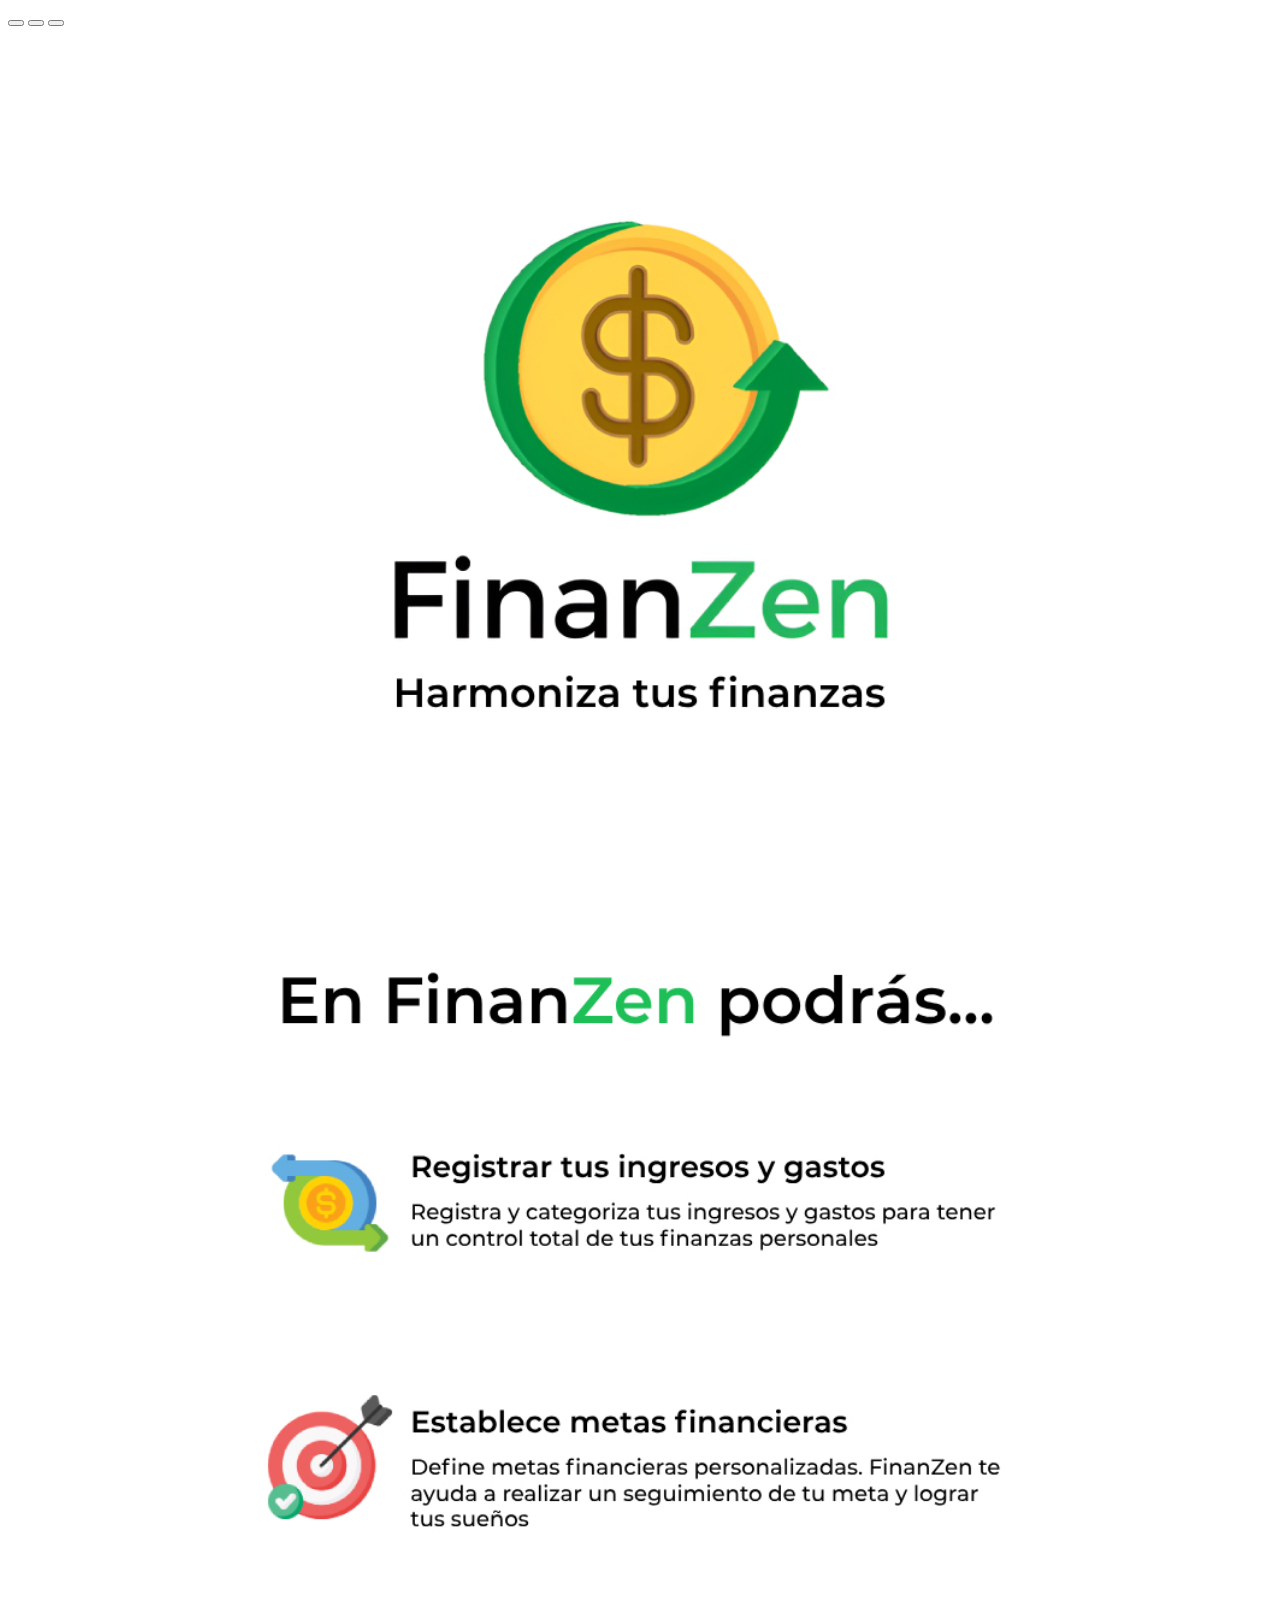
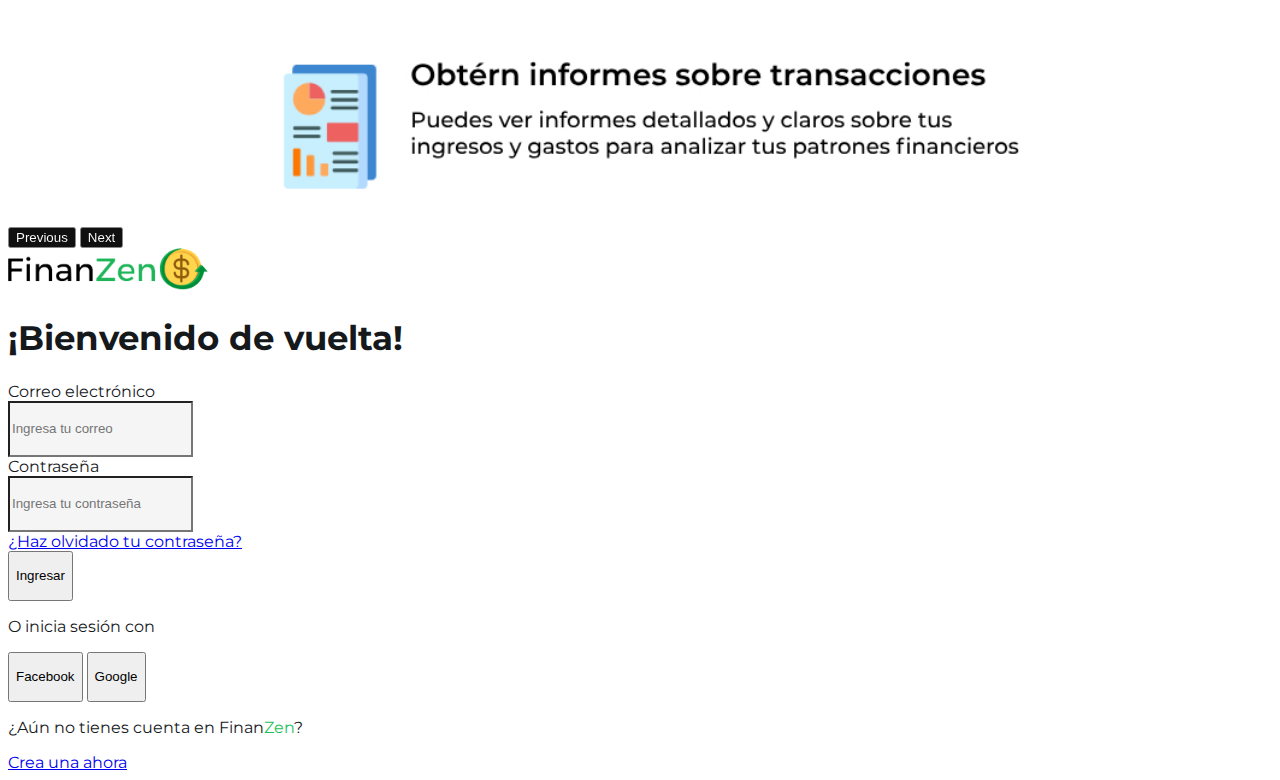
==== Ingresar/login.html @ d114468e "Add files via upload" ====
<!doctype html>
<html lang="en">
  <head>
    <meta charset="utf-8">
    <meta name="viewport" content="width=device-width, initial-scale=1">
    <title>Ingresa | FinanZen</title>
    <link rel="icon" type="image/x-icon" href="/favicon.svg">
    <!-- Links Bootstrap, Font Awesome, CSS, Google Fonts -->
    <link href="https://cdn.jsdelivr.net/npm/bootstrap@5.3.2/dist/css/bootstrap.min.css" rel="stylesheet" integrity="sha384-T3c6CoIi6uLrA9TneNEoa7RxnatzjcDSCmG1MXxSR1GAsXEV/Dwwykc2MPK8M2HN" crossorigin="anonymous">
    <link rel="stylesheet" href="https://cdnjs.cloudflare.com/ajax/libs/font-awesome/6.3.0/css/all.min.css" integrity="sha512-SzlrxWUlpfuzQ+pcUCosxcglQRNAq/DZjVsC0lE40xsADsfeQoEypE+enwcOiGjk/bSuGGKHEyjSoQ1zVisanQ==" crossorigin="anonymous" referrerpolicy="no-referrer" />
    <link rel="preconnect" href="https://fonts.googleapis.com">
    <link rel="preconnect" href="https://fonts.gstatic.com" crossorigin>
    <link href="https://fonts.googleapis.com/css2?family=Montserrat:wght@100;200;300;400;500;600;700;800;900&display=swap" rel="stylesheet">
    <link rel="stylesheet" href="/Ingresar/assets/css/style.css">
  </head>
    <body>
        <section>
            <div class="row g-0">
                <!-- PARTE IZQUIERDA -->
                <div class="col-lg-7 d-none d-lg-block">
                    <!-- Imagenes del carrusel -->
                    <div id="carouselExampleIndicators" class="carousel slide" data-bs-ride="carousel" data-bs-interval="5000">
                        <div class="carousel-indicators">
                          <button type="button" data-bs-target="#carouselExampleIndicators" data-bs-slide-to="0" class="active" aria-current="true" aria-label="Slide 1"></button>
                          <button type="button" data-bs-target="#carouselExampleIndicators" data-bs-slide-to="1" aria-label="Slide 2"></button>
                          <button type="button" data-bs-target="#carouselExampleIndicators" data-bs-slide-to="2" aria-label="Slide 3"></button>
                        </div>
                        <div class="carousel-inner">
                          <div class="carousel-item carousel-img1 min-vh-100 active">
                          </div>
                          <div class="carousel-item carousel-img2 min-vh-100">
                          </div>
                        </div>
                        <button class="carousel-control-prev" type="button" data-bs-target="#carouselExampleIndicators" data-bs-slide="prev">
                          <span class="carousel-control-prev-icon" aria-hidden="true"></span>
                          <span class="visually-hidden">Previous</span>
                        </button>
                        <button class="carousel-control-next" type="button" data-bs-target="#carouselExampleIndicators" data-bs-slide="next">
                          <span class="carousel-control-next-icon" aria-hidden="true"></span>
                          <span class="visually-hidden">Next</span>
                        </button>
                      </div>
                </div>
                      <!-- PARTE DERECHA -->
                <div class="col-lg-5 d-flex flex-column align-items-end min-vh-100">
                    <div class="px-lg-5 pt-lg-4 pb-lg3 p-4 w-100 mb-auto"> 
                        <img src="/Ingresar/assets/img/FinanZen Logo2.svg" class="img-fluid" width="200">
                    </div>

                    <!-- Formulario general -->
                    <div class="px-lg-5 py-lg-4 p-4 w-100 align-self-center">
                        <h1 style="font-size: 34px;" class="fw-bold mb-4">¡Bienvenido de vuelta!</h1>

                        <!-- Formulario de login -->
                        <form class="mb-5">
                            <div class="mb-4"> <!-- Ingresar Correo -->
                              <label for="exampleInputEmail1" class="form-label fw-bold">Correo electrónico</label>
                              <div class="input-group">
                                <span class="input-group-text spanIcon"><i class="fa-regular fa-envelope"></i></span>
                                <input type="email" class="form-control bglight-x border-1" id="exampleInputEmail1" placeholder="Ingresa tu correo">
                              </div>
                            </div>
                            <div class="mb-4"> <!-- Ingresar Contraseña -->
                              <label for="exampleInputPassword1" class="form-label fw-bold">Contraseña</label>
                              <div class="input-group">
                                <span class="input-group-text spanIcon"><i class="fa-solid fa-lock"></i></span>
                                <input type="password" aria-describedby="contrasenaOlvidada" class="form-control bglight-x border-1" id="exampleInputPassword1" placeholder="Ingresa tu contraseña">
                              </div>
                              <div class="mt-2">
                                <a id="contrasenaOlvidada" href="#" class="form-text text-muted text-decoration-none">¿Haz olvidado tu contraseña?</a>
                              </div>
                            </div>
                            <!-- Botón Ingresar -->
                            <button type="submit" class="btn btn-success w-100">Ingresar</button>
                          </form>

                          <!-- [OPCIONAL] Botones de login mediante Facebook o Google (Usare Firebase) [OPCIONAL]-->
                          <p class="fw-bold text-center text-muted">O inicia sesión con</p>
                          <div class="d-flex justify-content-around">
                            <button type="button" class="btn btn-outline-primary flex-grow-1 me-2"><i class="fab fa-facebook-f"></i> Facebook</button>
                            <button type="button" class="btn btn-outline-danger flex-grow-1 ms-2"><i class="fab fa-google"></i> Google</button>
                          </div>
                    </div>

                    <!-- Boton para crear una cuenta -->
                    <div class="text-center px-lg-5 pt-lg-3 pb-lg-4 p-4 w-100 mt-auto">
                        <p class="fw-semibold d-inline-block mb-0">¿Aún no tienes cuenta en Finan<span id="ZenColor">Zen</span>?</p> <a class="fw-bold text-dark" href="/CrearCuenta/crearcuenta.html">Crea una ahora</a>
                    </div>
                </div>
            </div>
        </section>
    
        <!-- Optional JavaScript -->
        <!-- Popper.js first, then Bootstrap JS -->
        <script src="https://cdn.jsdelivr.net/npm/@popperjs/core@2.11.8/dist/umd/popper.min.js" integrity="sha384-I7E8VVD/ismYTF4hNIPjVp/Zjvgyol6VFvRkX/vR+Vc4jQkC+hVqc2pM8ODewa9r" crossorigin="anonymous"></script>
        <script src="https://cdn.jsdelivr.net/npm/bootstrap@5.3.2/dist/js/bootstrap.min.js" integrity="sha384-BBtl+eGJRgqQAUMxJ7pMwbEyER4l1g+O15P+16Ep7Q9Q+zqX6gSbd85u4mG4QzX+" crossorigin="anonymous"></script>
        <script src="/fiveserver.config.js"></script>
    </body>
</html>
---- Ingresar/assets/css/style.css ----
:root {
    --dark: #16191c;
    --dark-x: #1e2126;
    --light:  #ffffff;
    --light-x: #f5f5f5;
}

body{
    font-family: 'Montserrat', sans-serif;
    font-weight: 300px;
    color: var(--dark);
}

#ZenColor{
    color: #1ebf57
}

.bacgrokund-light{
    background-color: #ffffff !important;
}

.bglight{
    background-color: var(--light) !important;
}

.bglight-x{
    background-color: var(--light-x) !important;
}

.form-control, .btn{
    min-height: 3.125rem;
    line-height: initial;
}

.carousel-img1{
    background-image: url(/Ingresar/assets/img/Carousel1.jpg);
    background-size: cover;
    background-position: center;
    background-repeat: no-repeat;
    height: 100vh;
}

.carousel-img2{
    background-image: url(/Ingresar/assets/img/Carousel2.jpg);
    background-size: cover;
    background-position: center;
    background-repeat: no-repeat;
    height: 100vh;
}

.carousel-control-next,
.carousel-control-prev /*, .carousel-indicators */ {
    filter: invert(100%);
}

.spanIcon{
    border-radius: 0.375rem 0px 0px 0.375rem;
}
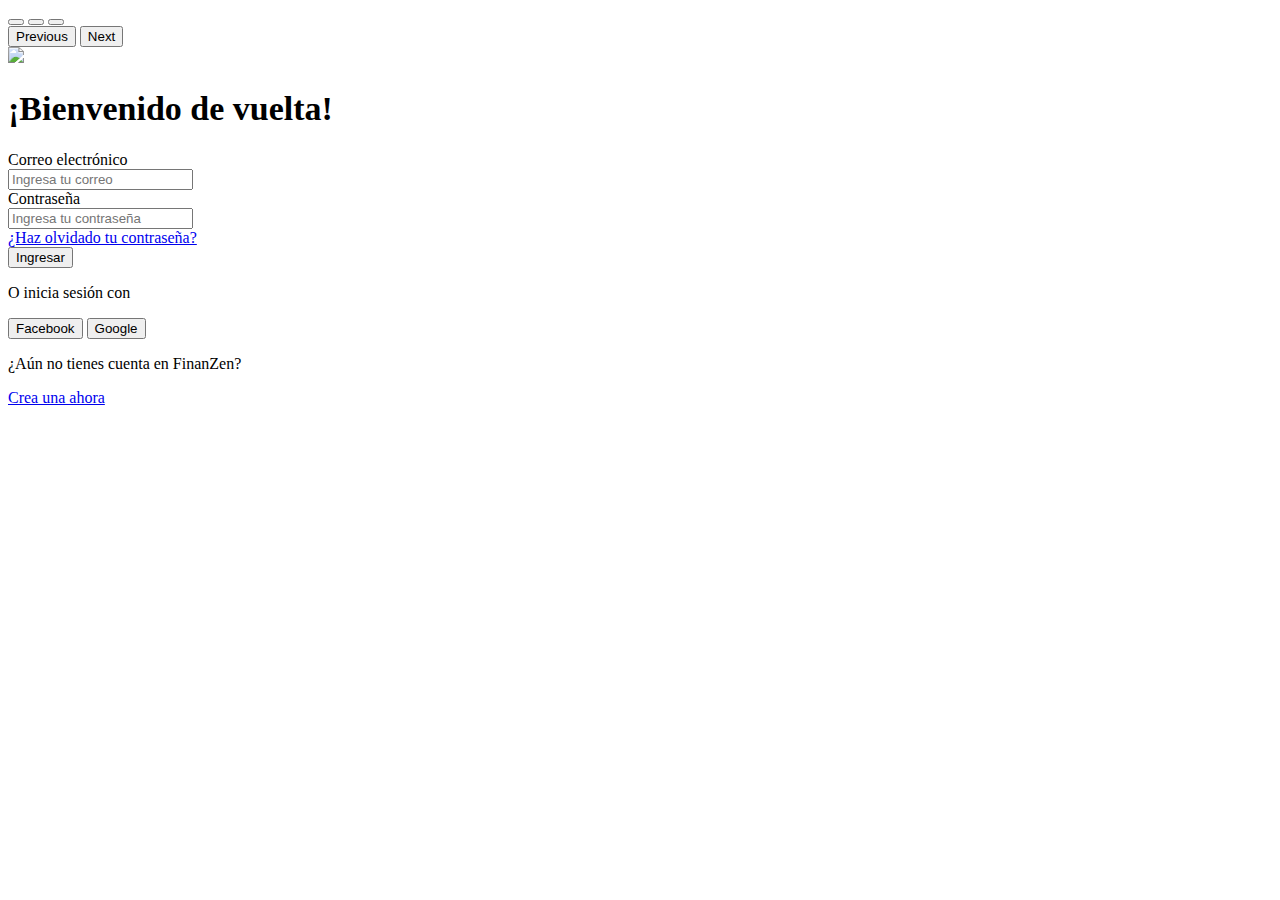
==== commit 5d34ff76: "Add files via upload" ====
--- a/Ingresar/login.html
+++ b/Ingresar/login.html
@@ -4,14 +4,17 @@
     <meta charset="utf-8">
     <meta name="viewport" content="width=device-width, initial-scale=1">
     <title>Ingresa | FinanZen</title>
-    <link rel="icon" type="image/x-icon" href="/favicon.svg">
+    <link rel="icon" type="image/x-icon" href="/edav-me-index/favicon.svg">
     <!-- Links Bootstrap, Font Awesome, CSS, Google Fonts -->
     <link href="https://cdn.jsdelivr.net/npm/bootstrap@5.3.2/dist/css/bootstrap.min.css" rel="stylesheet" integrity="sha384-T3c6CoIi6uLrA9TneNEoa7RxnatzjcDSCmG1MXxSR1GAsXEV/Dwwykc2MPK8M2HN" crossorigin="anonymous">
+    <!-- Font Awesome -->
     <link rel="stylesheet" href="https://cdnjs.cloudflare.com/ajax/libs/font-awesome/6.3.0/css/all.min.css" integrity="sha512-SzlrxWUlpfuzQ+pcUCosxcglQRNAq/DZjVsC0lE40xsADsfeQoEypE+enwcOiGjk/bSuGGKHEyjSoQ1zVisanQ==" crossorigin="anonymous" referrerpolicy="no-referrer" />
+    <!-- Google Fonts -->
     <link rel="preconnect" href="https://fonts.googleapis.com">
     <link rel="preconnect" href="https://fonts.gstatic.com" crossorigin>
     <link href="https://fonts.googleapis.com/css2?family=Montserrat:wght@100;200;300;400;500;600;700;800;900&display=swap" rel="stylesheet">
-    <link rel="stylesheet" href="/Ingresar/assets/css/style.css">
+    <!-- CSS Personalizado -->
+    <link rel="stylesheet" href="/FinanZen/Ingresar/assets/css/style.css">
   </head>
     <body>
         <section>
@@ -44,7 +47,7 @@
                       <!-- PARTE DERECHA -->
                 <div class="col-lg-5 d-flex flex-column align-items-end min-vh-100">
                     <div class="px-lg-5 pt-lg-4 pb-lg3 p-4 w-100 mb-auto"> 
-                        <img src="/Ingresar/assets/img/FinanZen Logo2.svg" class="img-fluid" width="200">
+                        <img src="/FinanZen/Ingresar/assets/img/FinanZen Logo2.svg" class="img-fluid" width="200">
                     </div>
 
                     <!-- Formulario general -->
@@ -84,7 +87,7 @@
 
                     <!-- Boton para crear una cuenta -->
                     <div class="text-center px-lg-5 pt-lg-3 pb-lg-4 p-4 w-100 mt-auto">
-                        <p class="fw-semibold d-inline-block mb-0">¿Aún no tienes cuenta en Finan<span id="ZenColor">Zen</span>?</p> <a class="fw-bold text-dark" href="/CrearCuenta/crearcuenta.html">Crea una ahora</a>
+                        <p class="fw-semibold d-inline-block mb-0">¿Aún no tienes cuenta en Finan<span id="ZenColor">Zen</span>?</p> <a class="fw-bold text-dark" href="/FinanZen/Ingresar/crearcuenta.html">Crea una ahora</a>
                     </div>
                 </div>
             </div>
@@ -94,6 +97,8 @@
         <!-- Popper.js first, then Bootstrap JS -->
         <script src="https://cdn.jsdelivr.net/npm/@popperjs/core@2.11.8/dist/umd/popper.min.js" integrity="sha384-I7E8VVD/ismYTF4hNIPjVp/Zjvgyol6VFvRkX/vR+Vc4jQkC+hVqc2pM8ODewa9r" crossorigin="anonymous"></script>
         <script src="https://cdn.jsdelivr.net/npm/bootstrap@5.3.2/dist/js/bootstrap.min.js" integrity="sha384-BBtl+eGJRgqQAUMxJ7pMwbEyER4l1g+O15P+16Ep7Q9Q+zqX6gSbd85u4mG4QzX+" crossorigin="anonymous"></script>
-        <script src="/fiveserver.config.js"></script>
+        <script src="../../edav-me-index/fiveserver.config.js"></script>
+        <script src="https://cdn.jsdelivr.net/npm/validator@14.1.1/validator.min.js"></script>
+        </script>
     </body>
 </html>
